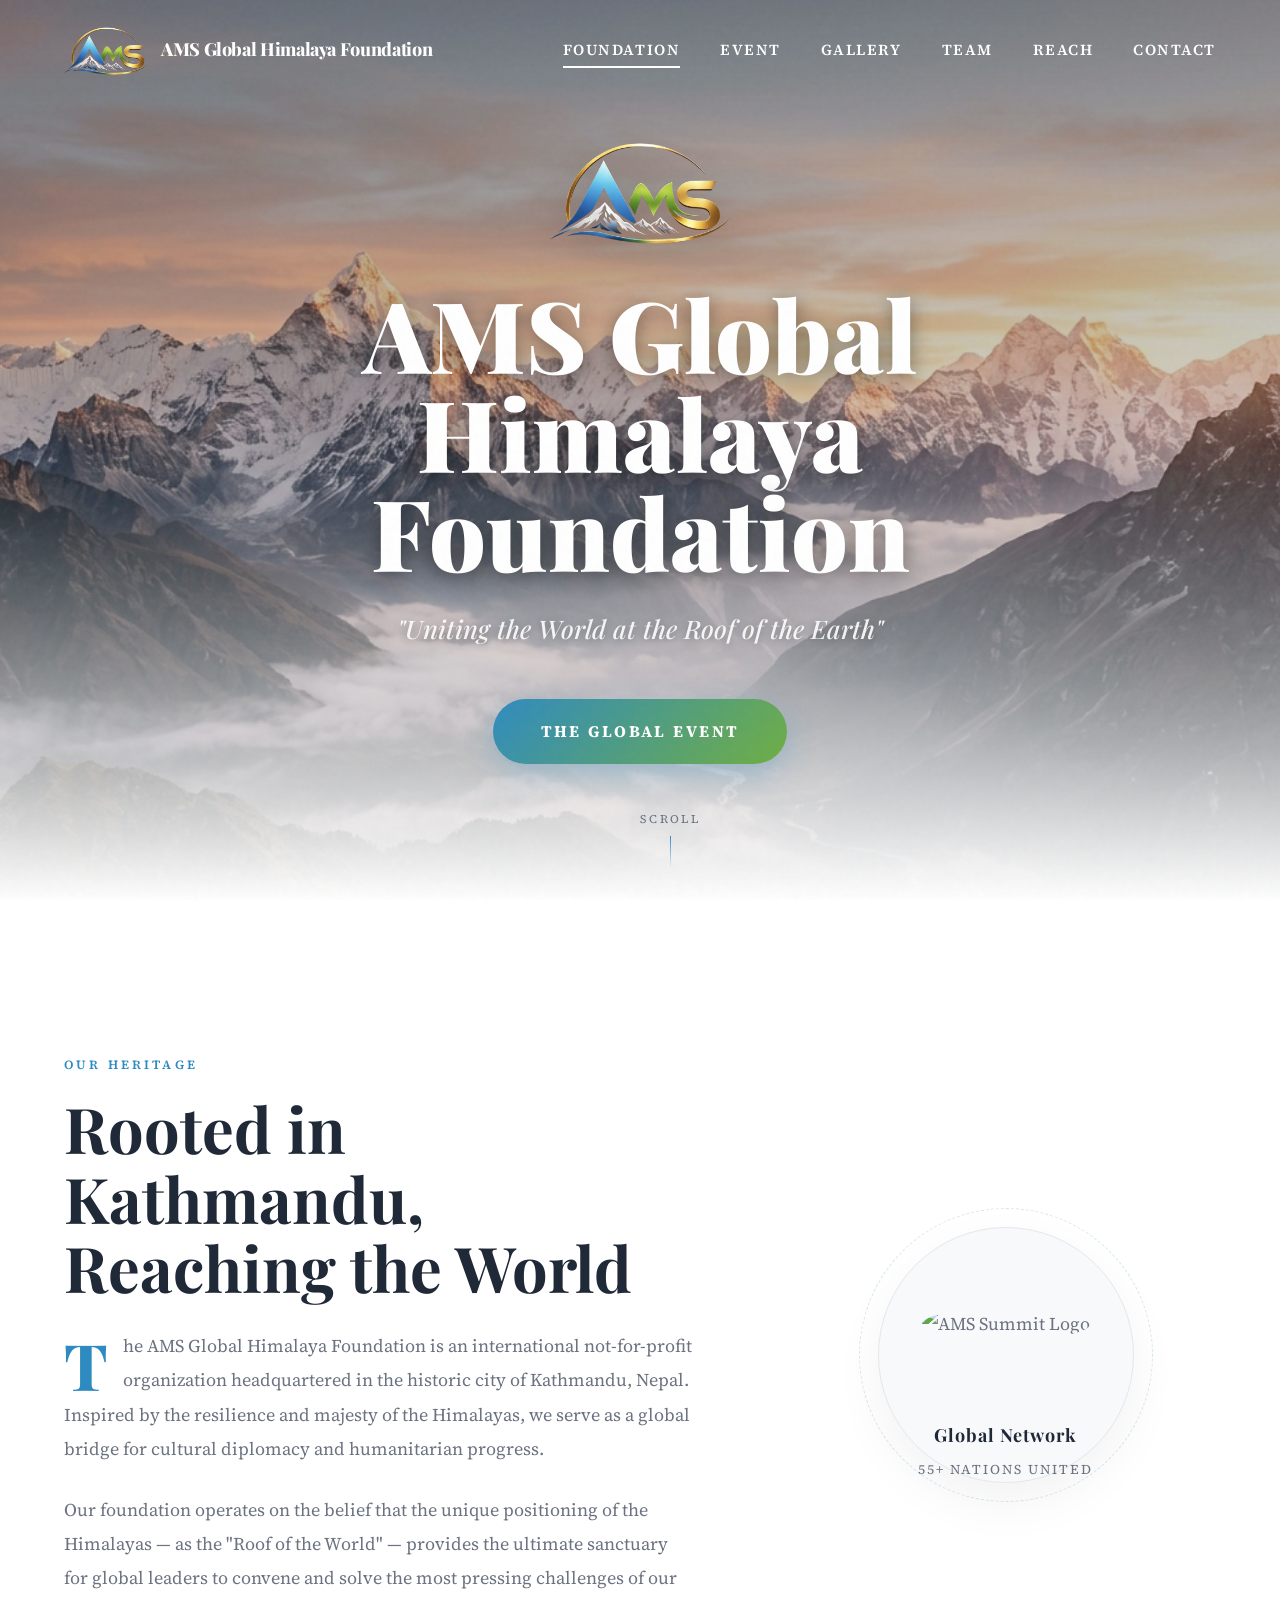
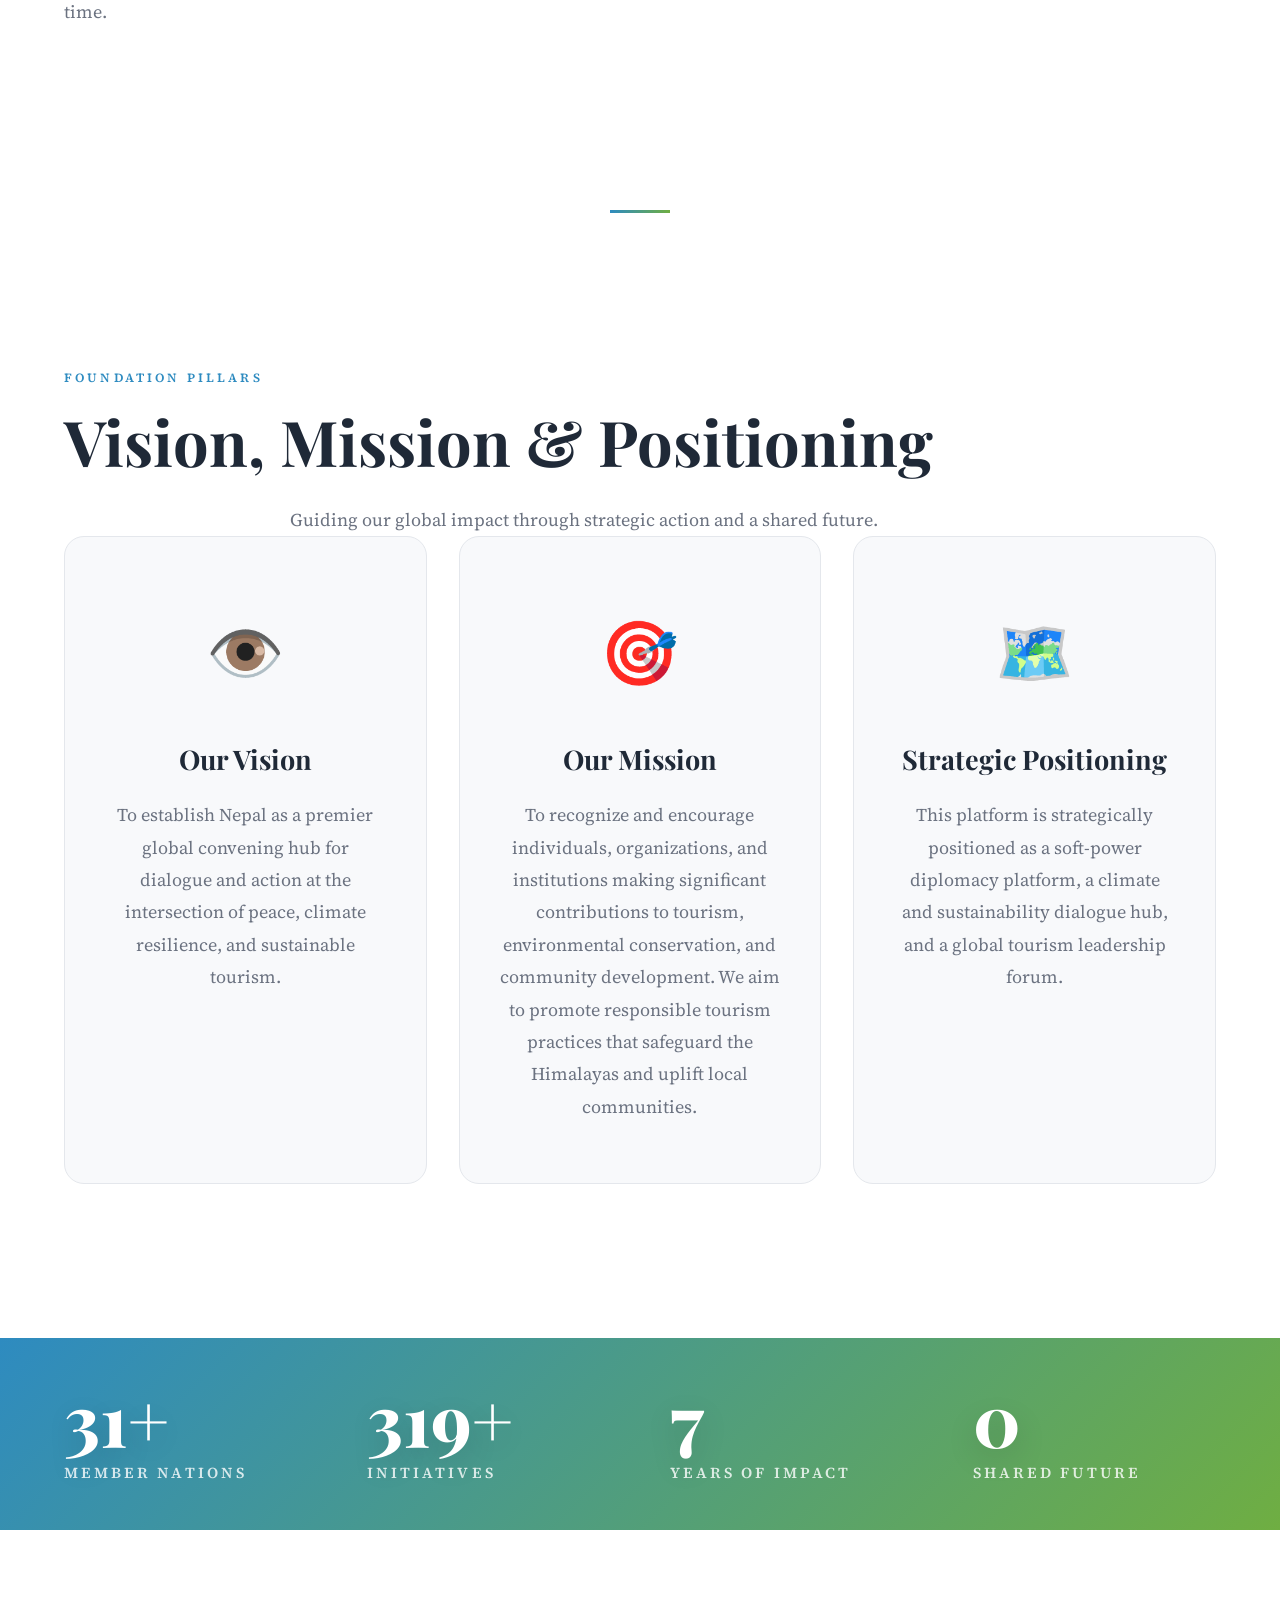
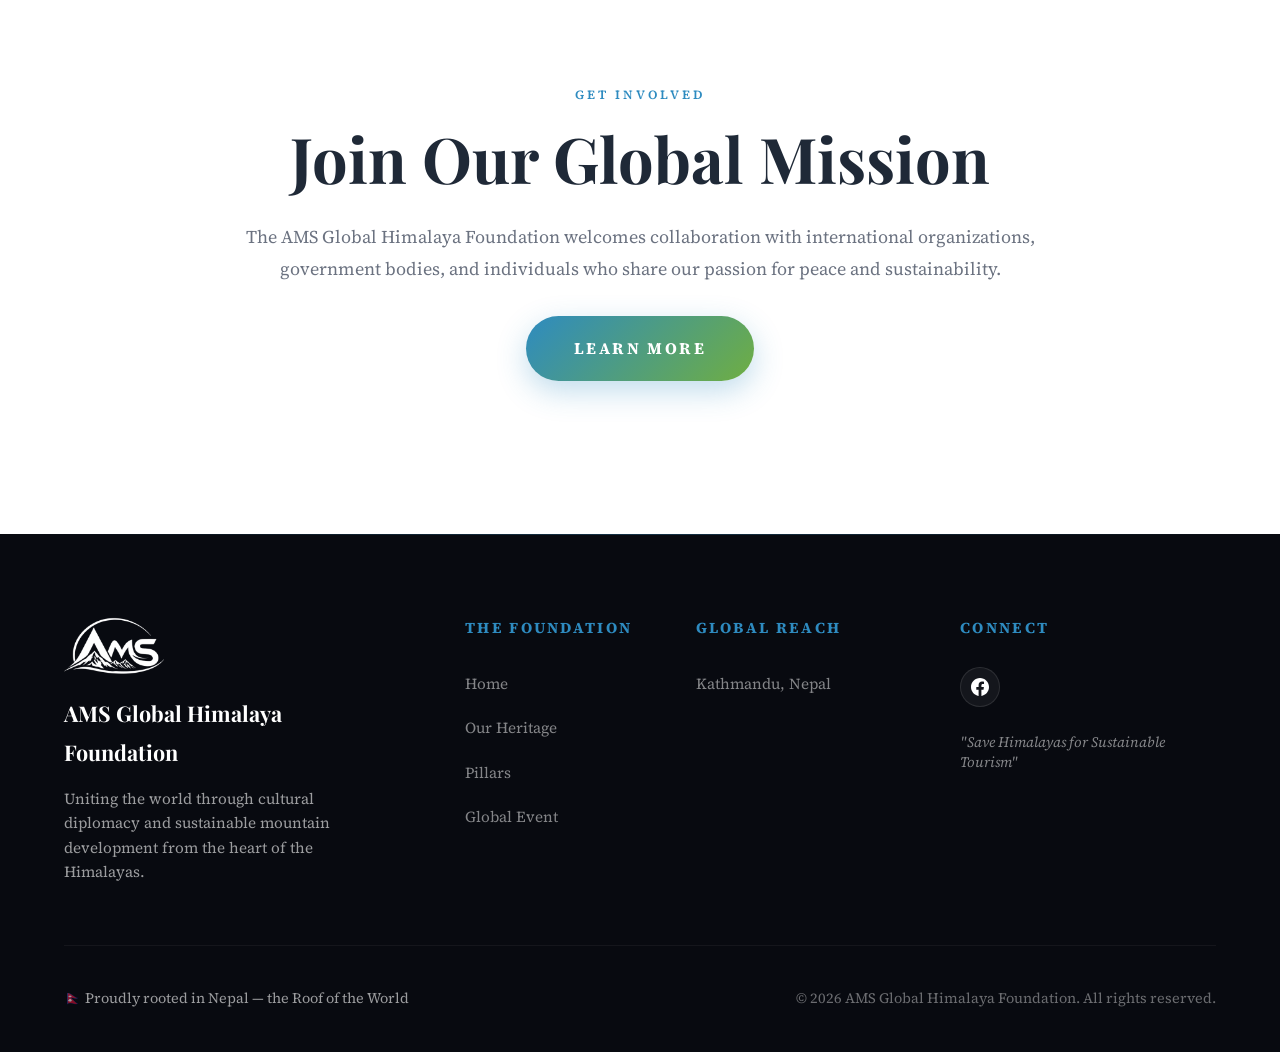
==== index.html @ 5b460070 "Initial commit" ====
<!DOCTYPE html>
<html lang="en">

<head>
  <meta charset="UTF-8">
  <meta name="viewport" content="width=device-width, initial-scale=1.0">
  <title>AMS Global Himalaya Foundation — Official Website</title>
  <meta name="description"
    content="AMS Global Himalaya Foundation — a prestigious international not-for-profit headquartered in Nepal, dedicated to global peace dialogue and cross-cultural collaboration.">
  <link rel="stylesheet" href="styles.css">
</head>

<body>

  <div class="grain"></div>
  <nav class="nav" id="nav">
    <div class="container">
      <div class="nav-logo"><img src="images/logo.png" alt="AMS Global Himalaya Foundation"><span
          class="nav-logo-text">AMS Global Himalaya Foundation</span></div>
      <ul class="nav-links" id="nav-links">
        <li><a href="index.html" class="active">Foundation</a></li>
        <li><a href="event.html">Event</a></li>
        <li><a href="gallery.html">Gallery</a></li>
        <li><a href="team.html">Team</a></li>
        <li><a href="#stats">Reach</a></li>
        <li><a href="#contact">Contact</a></li>
      </ul>
      <button class="nav-toggle" id="nav-toggle" aria-label="Menu"><span></span><span></span><span></span></button>
    </div>
  </nav>

  <section class="hero" id="hero">
    <div class="hero-content">
      <img src="images/logo.png" alt="AMS Global Himalaya Foundation" class="hero-logo">
      <h1>AMS Global Himalaya Foundation</h1>
      <p class="tagline">"Uniting the World at the Roof of the Earth"</p>
      <div class="hero-btns">
        <a href="event.html" class="hero-cta secondary">The Global Event</a>
      </div>
    </div>
    <div class="hero-scroll"><span>Scroll</span>
      <div class="scroll-line"></div>
    </div>
  </section>

  <section class="about" id="heritage">
    <div class="container">
      <div class="about-grid">
        <div class="about-text reveal">
          <div class="section-label">Our Heritage</div>
          <h2 class="section-title">Rooted in Kathmandu, Reaching the World</h2>
          <p>The AMS Global Himalaya Foundation is an international not-for-profit organization headquartered in the
            historic city of Kathmandu, Nepal. Inspired by the resilience and majesty of the Himalayas, we serve as a
            global bridge for cultural diplomacy and humanitarian progress.</p>
          <p>Our foundation operates on the belief that the unique positioning of the Himalayas — as the "Roof of the
            World" — provides the ultimate sanctuary for global leaders to convene and solve the most pressing
            challenges of our time.</p>
        </div>
        <div class="about-visual reveal reveal-delay-2">
          <div class="about-emblem">
            <div class="emblem-inner">
              <div class="mountain-icon"><img src="images/logo-ams-summit-1.png" alt="AMS Summit Logo"></div>
              <div class="emblem-text">Global Network</div>
              <div class="emblem-sub">55+ Nations United</div>
            </div>
          </div>
        </div>
      </div>
    </div>
  </section>

  <div class="container">
    <div class="divider"></div>
  </div>

  <section class="mission" id="initiatives">
    <div class="container">
      <div class="mission-header reveal">
        <div class="section-label">Foundation Pillars</div>
        <h2 class="section-title">Vision, Mission & Positioning</h2>
        <p class="section-subtitle" style="margin:0 auto">Guiding our global impact through strategic action and a
          shared future.</p>
      </div>
      <div class="mission-grid">
        <div class="mission-card reveal">
          <span class="mission-icon">👁️</span>
          <h3>Our Vision</h3>
          <p>To establish Nepal as a premier global convening hub for dialogue and action at the intersection of peace,
            climate resilience, and sustainable tourism.</p>
        </div>
        <div class="mission-card reveal reveal-delay-1">
          <span class="mission-icon">🎯</span>
          <h3>Our Mission</h3>
          <p>To recognize and encourage individuals, organizations, and institutions making significant contributions to
            tourism, environmental conservation, and community development. We aim to promote responsible tourism
            practices that safeguard the Himalayas and uplift local communities.</p>
        </div>
        <div class="mission-card reveal reveal-delay-2">
          <span class="mission-icon">🗺️</span>
          <h3>Strategic Positioning</h3>
          <p>This platform is strategically positioned as a soft-power diplomacy platform, a climate and sustainability
            dialogue hub, and a global tourism leadership forum.</p>
        </div>
      </div>
    </div>
  </section>

  <section class="stats" id="stats">
    <div class="container">
      <div class="stats-grid">
        <div class="stat-item reveal">
          <div class="stat-number" data-count="50" data-suffix="+">0</div>
          <div class="stat-label">Member Nations</div>
        </div>
        <div class="stat-item reveal reveal-delay-1">
          <div class="stat-number" data-count="500" data-suffix="+">0</div>
          <div class="stat-label">Initiatives</div>
        </div>
        <div class="stat-item reveal reveal-delay-2">
          <div class="stat-number" data-count="12" data-suffix="">0</div>
          <div class="stat-label">Years of Impact</div>
        </div>
        <div class="stat-item reveal reveal-delay-3">
          <div class="stat-number" data-count="1" data-suffix="">0</div>
          <div class="stat-label">Shared Future</div>
        </div>
      </div>
    </div>
  </section>

  <section class="about" id="contact">
    <div class="container" style="text-align: center; max-width: 800px; margin: 0 auto;">
      <div class="reveal">
        <div class="section-label">Get Involved</div>
        <h2 class="section-title">Join Our Global Mission</h2>
        <p>The AMS Global Himalaya Foundation welcomes collaboration with international organizations, government
          bodies, and individuals who share our passion for peace and sustainability.</p>
        <a href="#initiatives" class="hero-cta" style="margin-top: 30px;">Learn More</a>
      </div>
    </div>
  </section>

  <footer class="footer">
    <div class="container">
      <div class="footer-grid">
        <div class="footer-brand">
          <img src="images/logo.png" alt="AMS" class="footer-logo-img">
          <div class="footer-name">AMS Global Himalaya Foundation</div>
          <p class="footer-about">Uniting the world through cultural diplomacy and sustainable mountain development from
            the heart of the Himalayas.</p>
        </div>
        <div class="footer-links">
          <h4>The Foundation</h4>
          <ul>
            <li><a href="#hero">Home</a></li>
            <li><a href="#heritage">Our Heritage</a></li>
            <li><a href="#initiatives">Pillars</a></li>
            <li><a href="event.html">Global Event</a></li>
          </ul>
        </div>
        <div class="footer-links">
          <h4>Global Reach</h4>
          <ul>
            <li><a href="#">Kathmandu, Nepal</a></li>
          </ul>
        </div>
        <div class="footer-contact">
          <h4>Connect</h4>
          <div class="footer-social">
            <a href="https://www.facebook.com/profile.php?id=100089523623571" aria-label="Facebook"><svg width="18"
                height="18" viewBox="0 0 24 24" fill="currentColor">
                <path
                  d="M24 12.073c0-6.627-5.373-12-12-12s-12 5.373-12 12c0 5.99 4.388 10.954 10.125 11.854v-8.385H7.078v-3.47h3.047V9.43c0-3.007 1.792-4.669 4.533-4.669 1.312 0 2.686.235 2.686.235v2.953H15.83c-1.491 0-1.956.925-1.956 1.874v2.25h3.328l-.532 3.47h-2.796v8.385C19.612 23.027 24 18.062 24 12.073z" />
              </svg></a>

          </div>
          <p class="footer-tagline">"Save Himalayas for Sustainable Tourism"</p>
        </div>
      </div>
      <div class="footer-bottom-bar">
        <div class="footer-nepal">🇳🇵 Proudly rooted in Nepal — the Roof of the World</div>
        <div class="footer-copyright">&copy; 2026 AMS Global Himalaya Foundation. All rights reserved.</div>
      </div>
    </div>
  </footer>

  <script src="script.js"></script>
</body>

</html>
---- styles.css ----
/* ============================================
   AMS Global Himalaya Foundation — Minimal White
   Theme: Blue mountain, green, gold from logo
   ============================================ */

@import url('https://fonts.googleapis.com/css2?family=Playfair+Display:ital,wght@0,400;0,500;0,600;0,700;0,800;1,400&family=Source+Serif+4:ital,opsz,wght@0,8..60,300;0,8..60,400;0,8..60,500;0,8..60,600;1,8..60,400&display=swap');

:root {
  --white:        #ffffff;
  --off-white:    #f8f9fb;
  --snow:         #f0f2f5;
  --fog:          #e4e7ec;
  --slate:        #6b7280;
  --charcoal:     #1f2937;
  --black:        #111827;

  --blue:         #2e8bc0;
  --blue-light:   #e8f4fc;
  --blue-pale:    #f0f8ff;
  --green:        #6fae42;
  --green-light:  #f0f8ec;
  --gold:         #c9a44a;
  --gold-light:   #faf6eb;

  --font-display: 'Playfair Display', Georgia, serif;
  --font-body:    'Source Serif 4', 'Palatino', serif;

  --section-pad: clamp(80px, 12vw, 160px);
  --content-max: 1280px;
  --ease: cubic-bezier(0.22, 1, 0.36, 1);
  --glass: rgba(255, 255, 255, 0.7);
  --glass-border: rgba(255, 255, 255, 0.3);
}

*, *::before, *::after { box-sizing: border-box; margin: 0; padding: 0; }

html {
  scroll-behavior: smooth;
  font-size: clamp(14px, 1vw + 10px, 18px);
  -webkit-font-smoothing: antialiased;
}

body {
  font-family: var(--font-body);
  font-weight: 400;
  line-height: 1.8;
  color: var(--slate);
  background: var(--white);
  overflow-x: hidden;
}

/* Grain Overlay */
.grain {
  position: fixed;
  top: 0;
  left: 0;
  width: 100%;
  height: 100%;
  pointer-events: none;
  z-index: 9999;
  opacity: 0.04;
  background-image: url("data:image/svg+xml,%3Csvg viewBox='0 0 200 200' xmlns='http://www.w3.org/2000/svg'%3E%3Cfilter id='noiseFilter'%3E%3CfeTurbulence type='fractalNoise' baseFrequency='0.65' numOctaves='3' stitchTiles='stitch'/%3E%3C/filter%3E%3Crect width='100%25' height='100%25' filter='url(%23noiseFilter)'/%3E%3C/svg%3E");
}

img { max-width: 100%; display: block; }
a { color: var(--blue); text-decoration: none; transition: color 0.3s; }
a:hover { color: var(--green); }

.container {
  width: 90%;
  max-width: var(--content-max);
  margin: 0 auto;
}

/* ---------- Reveal ---------- */
.reveal {
  opacity: 0;
  transform: translateY(40px);
  transition: opacity 0.8s var(--ease), transform 0.8s var(--ease);
}
.reveal.visible { opacity: 1; transform: translateY(0); }
.reveal-delay-1 { transition-delay: 0.15s; }
.reveal-delay-2 { transition-delay: 0.3s; }
.reveal-delay-3 { transition-delay: 0.45s; }

/* ---------- Section styling ---------- */
.section-label {
  font-family: var(--font-body);
  font-size: clamp(0.7rem, 0.8vw, 0.9rem);
  font-weight: 600;
  letter-spacing: 0.25em;
  text-transform: uppercase;
  color: var(--blue);
  margin-bottom: 1rem;
}
.section-title {
  font-family: var(--font-display);
  font-size: clamp(2rem, 5vw, 3.5rem);
  font-weight: 700;
  color: var(--charcoal);
  line-height: 1.1;
  margin-bottom: 1.5rem;
}
.section-subtitle {
  font-size: clamp(1rem, 1.2vw, 1.2rem);
  color: var(--slate);
  max-width: 700px;
  line-height: 1.8;
}
.divider {
  width: 60px;
  height: 3px;
  background: linear-gradient(90deg, var(--blue), var(--green));
  margin: 0 auto;
}

/* ============================================
   NAVIGATION
   ============================================ */
.nav {
  position: fixed;
  top: 0;
  left: 0;
  width: 100%;
  z-index: 1000;
  padding: 24px 0;
  background: rgba(255, 255, 255, 0);
  transition: all 0.5s var(--ease);
}
.nav.scrolled {
  background: var(--glass);
  backdrop-filter: blur(15px);
  -webkit-backdrop-filter: blur(15px);
  box-shadow: 0 4px 30px rgba(0, 0, 0, 0.05);
  border-bottom: 1px solid var(--glass-border);
  padding: 12px 0;
}
.nav.scrolled .nav-logo-text,
.nav.scrolled .nav-links a {
  color: var(--charcoal);
}
.nav.scrolled .nav-toggle span {
  background: var(--charcoal);
}
.nav.scrolled .nav-links a.active {
  color: var(--blue);
}
.nav.scrolled .nav-links a::after {
  background: var(--blue);
}
.nav .container {
  display: flex;
  justify-content: space-between;
  align-items: center;
}
.nav-logo {
  display: flex;
  align-items: center;
  gap: 12px;
}
.nav-logo img {
  height: clamp(40px, 4vw, 52px);
  width: auto;
}
.nav-logo-text {
  font-family: var(--font-display);
  font-size: clamp(1rem, 1.2vw, 1.3rem);
  font-weight: 800;
  color: #ffffff; /* White by default */
  letter-spacing: -0.02em;
  transition: color 0.3s var(--ease);
}
.nav-links {
  display: flex;
  list-style: none;
  gap: 40px;
}
.nav-links a {
  font-family: var(--font-body);
  font-size: 0.85rem;
  font-weight: 600;
  color: #ffffff; /* White by default */
  letter-spacing: 0.1em;
  text-transform: uppercase;
  position: relative;
  padding: 8px 0;
  transition: all 0.3s var(--ease);
}
.nav-links a::after {
  content: '';
  position: absolute;
  bottom: 0;
  left: 0;
  width: 0;
  height: 2px;
  background: #ffffff; /* White underline by default */
  transition: width 0.4s var(--ease);
}
.nav-links a:hover::after,
.nav-links a.active::after {
  width: 100%;
}
.nav-links a.active {
  color: #ffffff;
}
.nav-links a:hover {
  color: rgba(255, 255, 255, 0.8);
}

.nav-toggle {
  display: none;
  flex-direction: column;
  gap: 6px;
  cursor: pointer;
  background: none;
  border: none;
  padding: 8px;
}
.nav-toggle span {
  width: 28px;
  height: 2px;
  background: #ffffff; /* White by default */
  transition: 0.3s;
}

/* ============================================
   HERO — Liquid & Immersive
   ============================================ */
.hero {
  min-height: 100vh;
  display: flex;
  align-items: center;
  justify-content: center;
  text-align: center;
  position: relative;
  background: #0a0a0a;
  overflow: hidden;
}
/* Immersive Background */
.hero::before {
  content: '';
  position: absolute;
  inset: 0;
  background: url('images/hero-bg.png') no-repeat center center;
  background-size: cover;
  opacity: 0.85;
  z-index: 0;
  transform: scale(1.1);
  animation: heroZoom 20s infinite alternate ease-in-out;
}
.hero::after {
  content: '';
  position: absolute;
  inset: 0;
  background: linear-gradient(to bottom, rgba(0,0,0,0.3) 0%, rgba(255,255,255,0) 50%, var(--white) 100%);
  z-index: 1;
}

.hero-content {
  position: relative;
  z-index: 10;
  max-width: 900px;
  padding: 0 5%;
}
.hero-logo {
  width: clamp(120px, 15vw, 180px);
  margin: 0 auto 40px;
  filter: drop-shadow(0 10px 20px rgba(0,0,0,0.2));
  opacity: 0;
  animation: fadeUp 1s 0.2s var(--ease) forwards;
}
.hero-content h1 {
  font-family: var(--font-display);
  font-size: clamp(2.5rem, 8vw, 5.5rem);
  font-weight: 900;
  color: var(--white);
  text-shadow: 0 4px 20px rgba(0,0,0,0.4);
  line-height: 1;
  margin-bottom: 24px;
  opacity: 0;
  animation: fadeUp 1s 0.4s var(--ease) forwards;
}
.hero-content .tagline {
  font-family: var(--font-display);
  font-size: clamp(1.1rem, 2vw, 1.8rem);
  font-weight: 500;
  font-style: italic;
  color: rgba(255,255,255,0.9);
  text-shadow: 0 2px 10px rgba(0,0,0,0.3);
  margin-bottom: 48px;
  opacity: 0;
  animation: fadeUp 1s 0.6s var(--ease) forwards;
}
.hero-cta {
  display: inline-flex;
  align-items: center;
  gap: 12px;
  padding: 18px 48px;
  font-family: var(--font-body);
  font-size: 0.9rem;
  font-weight: 700;
  letter-spacing: 0.15em;
  text-transform: uppercase;
  color: var(--white);
  background: linear-gradient(135deg, var(--blue), var(--green));
  border: none;
  border-radius: 60px;
  cursor: pointer;
  box-shadow: 0 10px 30px rgba(46,139,192,0.3);
  transition: all 0.4s var(--ease);
  opacity: 0;
  animation: fadeUp 1s 0.8s var(--ease) forwards;
}
.hero-cta:hover {
  transform: translateY(-5px) scale(1.02);
  box-shadow: 0 15px 40px rgba(46,139,192,0.4);
  color: var(--white);
}
.hero-cta svg { width: 14px; height: 14px; }

.hero-scroll {
  position: absolute;
  bottom: 32px;
  left: 50%;
  transform: translateX(-50%);
  z-index: 2;
  display: flex;
  flex-direction: column;
  align-items: center;
  gap: 6px;
  opacity: 0;
  animation: fadeUp 0.8s 1.1s var(--ease) forwards;
}
.hero-scroll span {
  font-size: 0.65rem;
  letter-spacing: 0.2em;
  text-transform: uppercase;
  color: var(--slate);
}
.hero-scroll .scroll-line {
  width: 1px;
  height: 32px;
  background: linear-gradient(to bottom, var(--blue), transparent);
  animation: scrollPulse 2s ease-in-out infinite;
}

/* ============================================
   ABOUT
   ============================================ */
.about {
  padding: var(--section-pad) 0;
  background: var(--white);
  position: relative;
}
.about-grid {
  display: grid;
  grid-template-columns: 1.2fr 0.8fr;
  gap: clamp(40px, 8vw, 100px);
  align-items: center;
}
.about-text p {
  font-size: clamp(1rem, 1.1vw, 1.15rem);
  line-height: 1.9;
  color: var(--slate);
  margin-bottom: 1.5rem;
}
.about-text p:first-of-type::first-letter {
  font-family: var(--font-display);
  font-size: clamp(3rem, 5vw, 4.5rem);
  font-weight: 800;
  float: left;
  line-height: 0.8;
  margin-right: 15px;
  margin-top: 10px;
  color: var(--blue);
}
.about-visual {
  display: flex;
  justify-content: center;
  align-items: center;
}
.about-emblem {
  width: clamp(240px, 20vw, 320px);
  height: clamp(240px, 20vw, 320px);
  border-radius: 50%;
  border: 1px solid var(--fog);
  display: flex;
  align-items: center;
  justify-content: center;
  position: relative;
  background: var(--off-white);
  box-shadow: 0 20px 50px rgba(0,0,0,0.05);
}
.about-emblem::before {
  content: '';
  position: absolute;
  inset: -20px;
  border-radius: 50%;
  border: 1px dashed var(--blue);
  opacity: 0.2;
  animation: rotateRing 40s linear infinite;
}
.emblem-inner { 
  display: flex;
  flex-direction: column;
  align-items: center;
  justify-content: center;
  height: 100%;
  text-align: center; 
}
.emblem-inner .mountain-icon { 
  width: 100%;
  height: 100%;
  display: flex;
  align-items: center;
  justify-content: center;
  padding: 5px; /* Requested padding */
  margin-bottom: 0; 
}
.emblem-inner .mountain-icon img {
  max-width: 100%;
  max-height: 100%;
  object-fit: contain;
  border-radius: 50%; /* Ensures the image background fits the circle if any */
}
.emblem-inner .emblem-text {
  font-family: var(--font-display);
  font-size: 1rem;
  font-weight: 700;
  color: var(--charcoal);
  letter-spacing: 0.05em;
}
.emblem-inner .emblem-sub {
  font-size: 0.75rem;
  color: var(--slate);
  letter-spacing: 0.15em;
  text-transform: uppercase;
  margin-top: 6px;
}

/* ============================================
   DELEGATES
   ============================================ */
.delegates {
  padding: var(--section-pad) 0;
  background: var(--off-white);
}
.delegates-header {
  text-align: center;
  margin-bottom: clamp(60px, 8vw, 100px);
}
.delegate-category { margin-bottom: 64px; }
.category-title {
  font-family: var(--font-display);
  font-size: clamp(1.2rem, 1.5vw, 1.5rem);
  font-weight: 700;
  color: var(--charcoal);
  margin-bottom: 32px;
  padding-bottom: 12px;
  border-bottom: 2px solid var(--fog);
  display: flex;
  align-items: center;
  gap: 12px;
}

.delegate-grid {
  display: grid;
  grid-template-columns: repeat(3, 1fr);
  gap: 20px;
}
.delegate-card {
  background: var(--white);
  border: none;
  border-radius: 12px;
  padding: 0;
  display: flex;
  overflow: visible;
  box-shadow: 0 8px 25px rgba(0,0,0,0.05);
  transition: all 0.4s var(--ease);
  min-height: 180px;
  position: relative;
}
.delegate-card:hover {
  transform: translateY(-5px);
  box-shadow: 0 15px 35px rgba(0,0,0,0.1);
}

.delegate-photo-side {
  width: 50%;
  background: var(--blue-pale);
  position: relative;
  overflow: hidden;
  display: flex;
  align-items: center;
  justify-content: center;
  border-top-left-radius: 12px;
  border-bottom-left-radius: 12px;
}
.delegate-photo-side img {
  width: 100%;
  height: 100%;
  object-fit: cover;
  position: absolute;
  top: 0;
  left: 0;
}
.delegate-photo-side::before {
  content: '';
  position: absolute;
  inset: 0;
  background: linear-gradient(135deg, var(--blue-light), var(--blue));
  opacity: 0.1;
}
.photo-placeholder {
  font-family: var(--font-display);
  font-size: 1.8rem;
  font-weight: 800;
  color: var(--blue);
  opacity: 0.4;
}
.flag-badge-new {
  position: absolute;
  top: -14px;
  right: -14px;
  background: var(--white);
  width: 28px;
  height: 28px;
  border-radius: 50%;
  display: flex;
  align-items: center;
  justify-content: center;
  font-size: 1.1rem;
  box-shadow: 0 4px 10px rgba(0,0,0,0.1);
  z-index: 10;
  border: none;
}

.delegate-info-side {
  width: 50%;
  padding: 20px;
  display: flex;
  flex-direction: column;
  justify-content: center;
  border-top-right-radius: 12px;
  border-bottom-right-radius: 12px;
}
.delegate-name {
  font-family: var(--font-display);
  font-size: 1.1rem;
  font-weight: 800;
  color: var(--charcoal);
  margin-bottom: 2px;
  line-height: 1.2;
}
.delegate-role {
  font-size: 0.8rem;
  font-weight: 600;
  color: var(--blue);
  margin-bottom: 12px;
}
.delegate-meta {
  display: flex;
  flex-direction: column;
  gap: 4px;
  margin-bottom: 12px;
}
.meta-item {
  display: flex;
  align-items: center;
  gap: 6px;
  font-size: 0.75rem;
  color: var(--slate);
}
.meta-item .icon { font-size: 0.85rem; color: var(--blue); opacity: 0.7; }

.delegate-divider-line {
  height: 1px;
  background: var(--fog);
  margin-bottom: 12px;
}
.delegate-bio-snippet {
  font-size: 0.75rem;
  line-height: 1.4;
  color: var(--slate);
  font-style: italic;
  display: -webkit-box;
  -webkit-line-clamp: 2;
  -webkit-box-orient: vertical;
  overflow: hidden;
}

/* ============================================
   STATS
   ============================================ */
.stats {
  padding: 44px 0;
  background: linear-gradient(135deg, var(--blue), var(--green));
  color: var(--white);
  text-align: center;
}
.stats-section-label {
  font-family: var(--font-body);
  font-size: 1rem;
  color: rgba(255, 255, 255, 0.9);
  margin-bottom: 20px;
  text-align: left;
}
.stats-grid {
  display: grid;
  grid-template-columns: repeat(4, 1fr);
  gap: 60px;
  text-align: left;
}
.stat-number {
  font-family: var(--font-display);
  font-size: 4rem;
  font-weight: 800;
  line-height: 1;
  color: #ffffff;
  margin-bottom: 5px;
  text-shadow: 0 10px 30px rgba(0, 0, 0, 0.15);
}
.stat-label {
  font-family: var(--font-body);
  font-size: 0.85rem;
  color: #ffffff;
  text-transform: uppercase;
  letter-spacing: 0.2em;
  font-weight: 600;
  opacity: 0.8;
}

/* ============================================
   MISSION
   ============================================ */
.mission {
  padding: var(--section-pad) 0;
  background: var(--white);
}
.mission-grid {
  display: grid;
  grid-template-columns: repeat(3, 1fr);
  gap: 32px;
}
.mission-card {
  text-align: center;
  padding: 60px 40px;
  border: 1px solid var(--fog);
  border-radius: 20px;
  background: var(--off-white);
  transition: all 0.5s var(--ease);
}
.mission-card:hover {
  transform: translateY(-12px);
  background: var(--white);
  box-shadow: 0 30px 60px rgba(0,0,0,0.1);
  border-color: var(--blue);
}
.mission-icon { font-size: 3.5rem; margin-bottom: 24px; display: block; }
.mission-card h3 {
  font-family: var(--font-display);
  font-size: 1.5rem;
  font-weight: 700;
  color: var(--charcoal);
  margin-bottom: 16px;
}

/* ============================================
   KEYFRAMES
   ============================================ */
@keyframes fadeUp {
  from { opacity: 0; transform: translateY(30px); }
  to   { opacity: 1; transform: translateY(0); }
}
@keyframes heroZoom {
  from { transform: scale(1); }
  to   { transform: scale(1.15); }
}
@keyframes rotateRing {
  from { transform: rotate(0deg); }
  to   { transform: rotate(360deg); }
}

/* ============================================
   RESPONSIVE
   ============================================ */
@media (max-width: 1200px) {
  .delegate-grid { grid-template-columns: repeat(2, 1fr); }
}
@media (max-width: 1024px) {
  .nav-links { 
    display: flex;
    flex-direction: column;
    position: fixed;
    top: 0;
    right: -100%;
    width: 80%;
    height: 100vh;
    background: var(--glass);
    backdrop-filter: blur(25px);
    -webkit-backdrop-filter: blur(25px);
    padding: 100px 40px;
    gap: 30px;
    transition: right 0.5s cubic-bezier(0.77,0,0.175,1);
    z-index: 999;
    box-shadow: -10px 0 30px rgba(0,0,0,0.1);
  }
  .nav-links.active {
    right: 0;
  }
  .nav-links a {
    color: var(--charcoal) !important;
    font-size: 1.2rem;
  }
  .nav-toggle { display: flex; z-index: 1001; }
  .nav-toggle span { background: #fff; } /* Default white on hero */
  .nav.scrolled .nav-toggle span { background: var(--charcoal); }

  .about-grid { grid-template-columns: 1fr; gap: 60px; }
  .about-visual { order: -1; }
  .stats-grid { grid-template-columns: repeat(2, 1fr); }
  .mission-grid { grid-template-columns: 1fr; }
}

@media (max-width: 768px) {
  .delegate-grid { 
    display: flex;
    flex-wrap: nowrap;
    overflow-x: auto;
    scroll-snap-type: x mandatory;
    gap: 20px;
    padding: 10px 5% 30px;
    margin: 0 -5%; /* Bleed to edges */
    -webkit-overflow-scrolling: touch;
    scrollbar-width: none; /* Hide scrollbar for clean look */
  }
  .delegate-grid::-webkit-scrollbar { display: none; }
  
  .delegate-card {
    flex: 0 0 300px;
    scroll-snap-align: center;
    background: var(--white);
    border: 1px solid rgba(0,0,0,0.05);
  }
}

@media (max-width: 600px) {
  .nav { padding: 16px 0; }
  .hero { min-height: 60vh; } /* Reduced to roughly half view */
  .hero-content h1 { font-size: 2.8rem; }
  .stats-grid { grid-template-columns: 1fr; }
}

/* Countdown Timer Styles */
.countdown-section {
  padding: 44px 0; /* Reduced from 80px (approx 45% reduction) */
  margin-top: -60px;
  position: relative;
  z-index: 10;
  background: linear-gradient(135deg, rgb(46, 139, 192), rgb(111, 174, 66));
  background-image: linear-gradient(135deg, rgb(46, 139, 192), rgb(111, 174, 66));
  background-position: initial;
  background-size: cover;
  background-repeat: initial;
  background-attachment: initial;
  background-origin: initial;
  background-clip: initial;
  width: 100%;
}

.countdown-container {
  padding: 10px 40px; /* Reduced from 20px */
  text-align: center;
}

.countdown-label {
  font-family: var(--font-main);
  text-transform: uppercase;
  letter-spacing: 0.3em;
  font-size: 0.8rem; /* Slightly smaller for compactness */
  color: rgba(255, 255, 255, 0.9);
  margin-bottom: 20px; /* Reduced from 40px */
  font-weight: 700;
}

.countdown-grid {
  display: flex;
  justify-content: center;
  gap: 60px;
  flex-wrap: wrap;
}

.countdown-item {
  display: flex;
  flex-direction: column;
  align-items: center;
  min-width: 120px;
}

.countdown-item .num {
  font-family: var(--font-display);
  font-size: 4rem; /* Slightly reduced from 5rem for vertical space */
  font-weight: 800;
  line-height: 1;
  color: #ffffff;
  margin-bottom: 5px;
  text-shadow: 0 10px 30px rgba(0, 0, 0, 0.15);
}

.countdown-item .label {
  font-family: var(--font-main);
  font-size: 0.85rem;
  color: #fff;
  text-transform: uppercase;
  letter-spacing: 0.2em;
  font-weight: 600;
  opacity: 0.8;
}

@media (max-width: 768px) {
  .countdown-grid {
    gap: 30px;
  }
  .countdown-item .num {
    font-size: 3rem;
  }
  .countdown-item {
    min-width: 80px;
  }
}

/* Partners Section Styles */
.partners {
  padding: 100px 0;
  background: var(--white);
}

.partners-header {
  text-align: center;
  margin-bottom: 60px;
}

.partner-tier {
  margin-bottom: 80px;
  text-align: center;
}

.tier-label {
  font-family: var(--font-main);
  text-transform: uppercase;
  letter-spacing: 0.2em;
  font-size: 0.8rem;
  color: var(--blue);
  margin-bottom: 30px;
  font-weight: 700;
  opacity: 0.8;
}

.partner-grid {
  display: flex;
  justify-content: center;
  align-items: center;
  gap: 40px;
  flex-wrap: wrap;
}

.partner-card {
  background: #f8f9fa;
  border: 1px solid rgba(0,0,0,0.05);
  border-radius: 16px;
  display: flex;
  align-items: center;
  justify-content: center;
  transition: all 0.3s var(--ease);
  overflow: hidden;
}

.partner-card:hover {
  transform: translateY(-5px);
  box-shadow: 0 15px 30px rgba(0,0,0,0.05);
  border-color: var(--blue);
}

.partner-placeholder {
  color: rgba(0,0,0,0.2);
  font-family: var(--font-body);
  font-size: 0.8rem;
  font-weight: 600;
  text-transform: uppercase;
  letter-spacing: 0.05em;
  padding: 20px;
}

/* Hierarchical Sizing */
.title-partner {
  width: 380px;
  height: 180px;
  background: var(--white);
  border: 2px solid var(--blue);
  box-shadow: 0 20px 40px rgba(46,139,192,0.1);
}
.title-partner .partner-placeholder { font-size: 1.1rem; color: var(--blue); opacity: 0.6; }

.tier-2 .partner-card { width: 280px; height: 140px; }
.tier-3 .partner-card { width: 220px; height: 110px; }
.tier-4 .partner-card { width: 180px; height: 90px; }
.mini { width: 140px; height: 70px; }

.dual-tier {
  display: grid;
  grid-template-columns: 1fr 1fr;
  gap: 40px;
}

@media (max-width: 768px) {
  .title-partner { width: 100%; max-width: 320px; }
  .dual-tier { grid-template-columns: 1fr; }
  .partner-grid { gap: 20px; }
}

/* Distinct Dark Footer Styles */
.footer {
  background: #080a10;
  color: var(--white);
  padding: 80px 0 40px;
  position: relative;
  overflow: hidden;
}

.footer::before {
  content: '';
  position: absolute;
  top: 0;
  left: 0;
  width: 100%;
  height: 1px;
  background: linear-gradient(90deg, transparent, var(--blue), transparent);
  opacity: 0.3;
}

.footer-grid {
  display: grid;
  grid-template-columns: 2fr 1fr 1.2fr 1.5fr;
  gap: 60px;
  margin-bottom: 60px;
}

.footer-brand {
  max-width: 320px;
}

.footer-logo-img {
  height: 60px;
  width: auto;
  margin-bottom: 20px;
  filter: brightness(0) invert(1);
}

.footer-name {
  font-family: var(--font-display);
  font-size: 1.2rem;
  font-weight: 700;
  margin-bottom: 15px;
  color: var(--white);
}

.footer-about {
  font-size: 0.85rem;
  line-height: 1.6;
  opacity: 0.6;
  color: #fff;
}

.footer-links h4,
.footer-contact h4 {
  font-family: var(--font-main);
  text-transform: uppercase;
  letter-spacing: 0.15em;
  font-size: 0.85rem;
  margin-bottom: 25px;
  color: var(--blue);
}

.footer-links ul {
  list-style: none;
}

.footer-links ul li {
  margin-bottom: 12px;
}

.footer-links ul li a {
  color: rgba(255, 255, 255, 0.5);
  font-size: 0.85rem;
  transition: all 0.3s var(--ease);
}

.footer-links ul li a:hover {
  color: var(--white);
  padding-left: 5px;
}

.footer-social {
  display: flex;
  gap: 15px;
  margin-bottom: 25px;
}

.footer-social a {
  width: 40px;
  height: 40px;
  border-radius: 50%;
  background: rgba(255, 255, 255, 0.05);
  display: flex;
  align-items: center;
  justify-content: center;
  color: var(--white);
  transition: all 0.3s var(--ease);
  border: 1px solid rgba(255, 255, 255, 0.1);
}

.footer-social a:hover {
  background: var(--blue);
  transform: translateY(-3px);
  border-color: var(--blue);
}

.footer-tagline {
  font-size: 0.8rem;
  font-style: italic;
  opacity: 0.5;
  line-height: 1.4;
}

.footer-bottom-bar {
  padding-top: 40px;
  border-top: 1px solid rgba(255, 255, 255, 0.05);
  display: flex;
  justify-content: space-between;
  align-items: center;
  flex-wrap: wrap;
  gap: 20px;
}

.footer-nepal {
  font-size: 0.8rem;
  opacity: 0.6;
}

.footer-copyright {
  font-size: 0.8rem;
  opacity: 0.4;
}

@media (max-width: 1024px) {
  .footer-grid {
    grid-template-columns: 1fr 1fr;
    gap: 40px;
  }
}

@media (max-width: 600px) {
  .footer-grid {
    grid-template-columns: 1fr;
  }
  .footer-bottom-bar {
    flex-direction: column;
    text-align: center;
  }
}

/* Gallery Specific Styles */
.gallery-hero {
  min-height: 60vh; /* Increased for better text distribution */
  background: #080a10;
  display: flex;
  align-items: center;
  justify-content: center;
  padding-top: 80px; /* Room for nav */
}
.gallery-hero .hero-content h1 {
  font-size: clamp(2.2rem, 6vw, 4.5rem); /* Slightly more conservative for 60vh */
  line-height: 1.1;
  margin-bottom: 15px;
}
.gallery-hero::before {
  background: url('images/hero-gallery.jpg') no-repeat center center;
  background-size: cover;
  opacity: 0.6; /* Increased slightly for better depth with specific gallery image */
}

.gallery-section {
  padding: 100px 0;
  background: var(--white);
}
.gallery-section.bg-alt {
  background: var(--off-white);
}

.gallery-header {
  text-align: center;
  margin-bottom: 60px;
}

.media-grid {
  display: grid;
  grid-template-columns: repeat(auto-fill, minmax(350px, 1fr));
  gap: 30px;
}

.media-card {
  position: relative;
  border-radius: 20px;
  overflow: hidden;
  height: 300px;
  background: var(--fog);
  cursor: pointer;
  transition: all 0.5s var(--ease);
}

.gallery-img {
  width: 100%;
  height: 100%;
  object-fit: cover;
  transition: transform 0.8s var(--ease);
}

.media-card:hover .gallery-img {
  transform: scale(1.1);
}

.media-card.tall { grid-row: span 2; height: 630px; }
.media-card.wide { grid-column: span 2; }

.media-placeholder {
  width: 100%;
  height: 100%;
  display: flex;
  align-items: center;
  justify-content: center;
  background: linear-gradient(135deg, #f0f2f5, #e4e7ec);
  color: var(--slate);
  font-family: var(--font-main);
  font-weight: 600;
  font-size: 0.9rem;
  text-transform: uppercase;
  letter-spacing: 0.1em;
}

.media-info {
  position: absolute;
  bottom: 0;
  left: 0;
  width: 100%;
  padding: 30px;
  background: linear-gradient(to top, rgba(0,0,0,0.8), transparent);
  color: var(--white);
  transform: translateY(20px);
  opacity: 0;
  transition: all 0.4s var(--ease);
}

.media-card:hover .media-info {
  transform: translateY(0);
  opacity: 1;
}

.media-card:hover {
  transform: translateY(-10px);
  box-shadow: 0 30px 60px rgba(0,0,0,0.15);
}

.media-info h4 {
  font-family: var(--font-display);
  font-size: 1.2rem;
  margin-bottom: 5px;
}

.media-info span {
  font-size: 0.8rem;
  opacity: 0.7;
  letter-spacing: 0.1em;
  text-transform: uppercase;
}

/* Video Grid */
.video-grid {
  display: grid;
  grid-template-columns: repeat(2, 1fr);
  gap: 40px;
}

.video-card {
  background: var(--white);
  border-radius: 24px;
  overflow: hidden;
  box-shadow: 0 10px 30px rgba(0,0,0,0.05);
  transition: all 0.4s var(--ease);
}

.video-preview {
  position: relative;
  height: 300px;
  background: var(--black);
}

.play-btn {
  position: absolute;
  top: 50%;
  left: 50%;
  transform: translate(-50%, -50%);
  width: 70px;
  height: 70px;
  background: var(--blue);
  border-radius: 50%;
  z-index: 10;
  display: flex;
  align-items: center;
  justify-content: center;
  transition: all 0.3s var(--ease);
}

.play-btn::after {
  content: '';
  width: 0;
  height: 0;
  border-top: 10px solid transparent;
  border-bottom: 10px solid transparent;
  border-left: 18px solid white;
  margin-left: 5px;
}

.video-card:hover .play-btn {
  transform: translate(-50%, -50%) scale(1.1);
  box-shadow: 0 0 30px rgba(46,139,192,0.4);
}

.video-info {
  padding: 30px;
}

.video-info h4 {
  font-family: var(--font-display);
  font-size: 1.4rem;
  color: var(--charcoal);
  margin-bottom: 8px;
}

.video-info span {
  color: var(--blue);
  font-weight: 700;
  font-size: 0.85rem;
  text-transform: uppercase;
  letter-spacing: 0.1em;
}

/* ============================================
   ALBUM GALLERY STYLES
   ============================================ */
.album-section {
  padding: 80px 0;
  border-bottom: 1px solid rgba(0, 0, 0, 0.05);
}
.album-section:nth-child(even) {
  background-color: var(--off-white);
}
.album-header {
  margin-bottom: 40px;
}
.album-title {
  font-family: var(--font-display);
  font-size: 2.5rem;
  color: var(--blue);
  margin-bottom: 15px;
}
.album-meta {
  display: flex;
  flex-wrap: wrap;
  gap: 15px 30px;
  margin-bottom: 25px;
  font-family: var(--font-body);
  font-size: 0.95rem;
  color: var(--slate);
}
.album-meta-item {
  display: flex;
  align-items: center;
  gap: 8px;
}
.album-meta-icon {
  color: var(--green);
  font-size: 1.1rem;
}
.album-theme {
  font-weight: 700;
  color: var(--charcoal);
  margin-bottom: 20px;
  font-size: 1.1rem;
  border-left: 4px solid var(--green);
  padding-left: 15px;
}
.album-details {
  font-family: var(--font-body);
  font-size: 1rem;
  line-height: 1.8;
  color: var(--charcoal);
  margin-bottom: 40px;
}
.album-details h4 {
  font-family: var(--font-display);
  color: var(--blue);
  margin-top: 25px;
  margin-bottom: 10px;
  font-size: 1.2rem;
}
.album-details ul {
  margin-bottom: 20px;
  padding-left: 20px;
}
.album-details li {
  margin-bottom: 8px;
}
.album-photo-grid {
  display: grid;
  grid-template-columns: repeat(auto-fill, minmax(280px, 1fr));
  gap: 20px;
}
.album-photo {
  width: 100%;
  height: 250px;
  object-fit: cover;
  border-radius: 8px;
  transition: transform 0.4s var(--ease);
  box-shadow: 0 5px 15px rgba(0, 0, 0, 0.05);
}
.album-photo:hover {
  transform: scale(1.03);
  box-shadow: 0 10px 25px rgba(0, 0, 0, 0.1);
}

@media (max-width: 1024px) {
  .media-grid { grid-template-columns: repeat(2, 1fr); }
  .media-card.wide { grid-column: span 1; }
  .video-grid { grid-template-columns: 1fr; }
}

@media (max-width: 768px) {
  .media-grid { grid-template-columns: 1fr; }
  .media-card.tall { height: 300px; }
  
  .album-photo-grid {
    display: flex;
    flex-wrap: nowrap;
    overflow-x: auto;
    -webkit-overflow-scrolling: touch;
    scroll-snap-type: x mandatory;
    gap: 15px;
    padding-bottom: 15px;
  }
  
  .album-photo-grid::-webkit-scrollbar {
    height: 6px;
  }
  
  .album-photo-grid::-webkit-scrollbar-track {
    background: rgba(0, 0, 0, 0.05); 
    border-radius: 4px;
  }
  
  .album-photo-grid::-webkit-scrollbar-thumb {
    background: var(--blue, #2e8bc0); 
    border-radius: 4px;
  }
  
  .album-photo {
    flex: 0 0 85%;
    scroll-snap-align: start;
    height: 220px;
  }
}
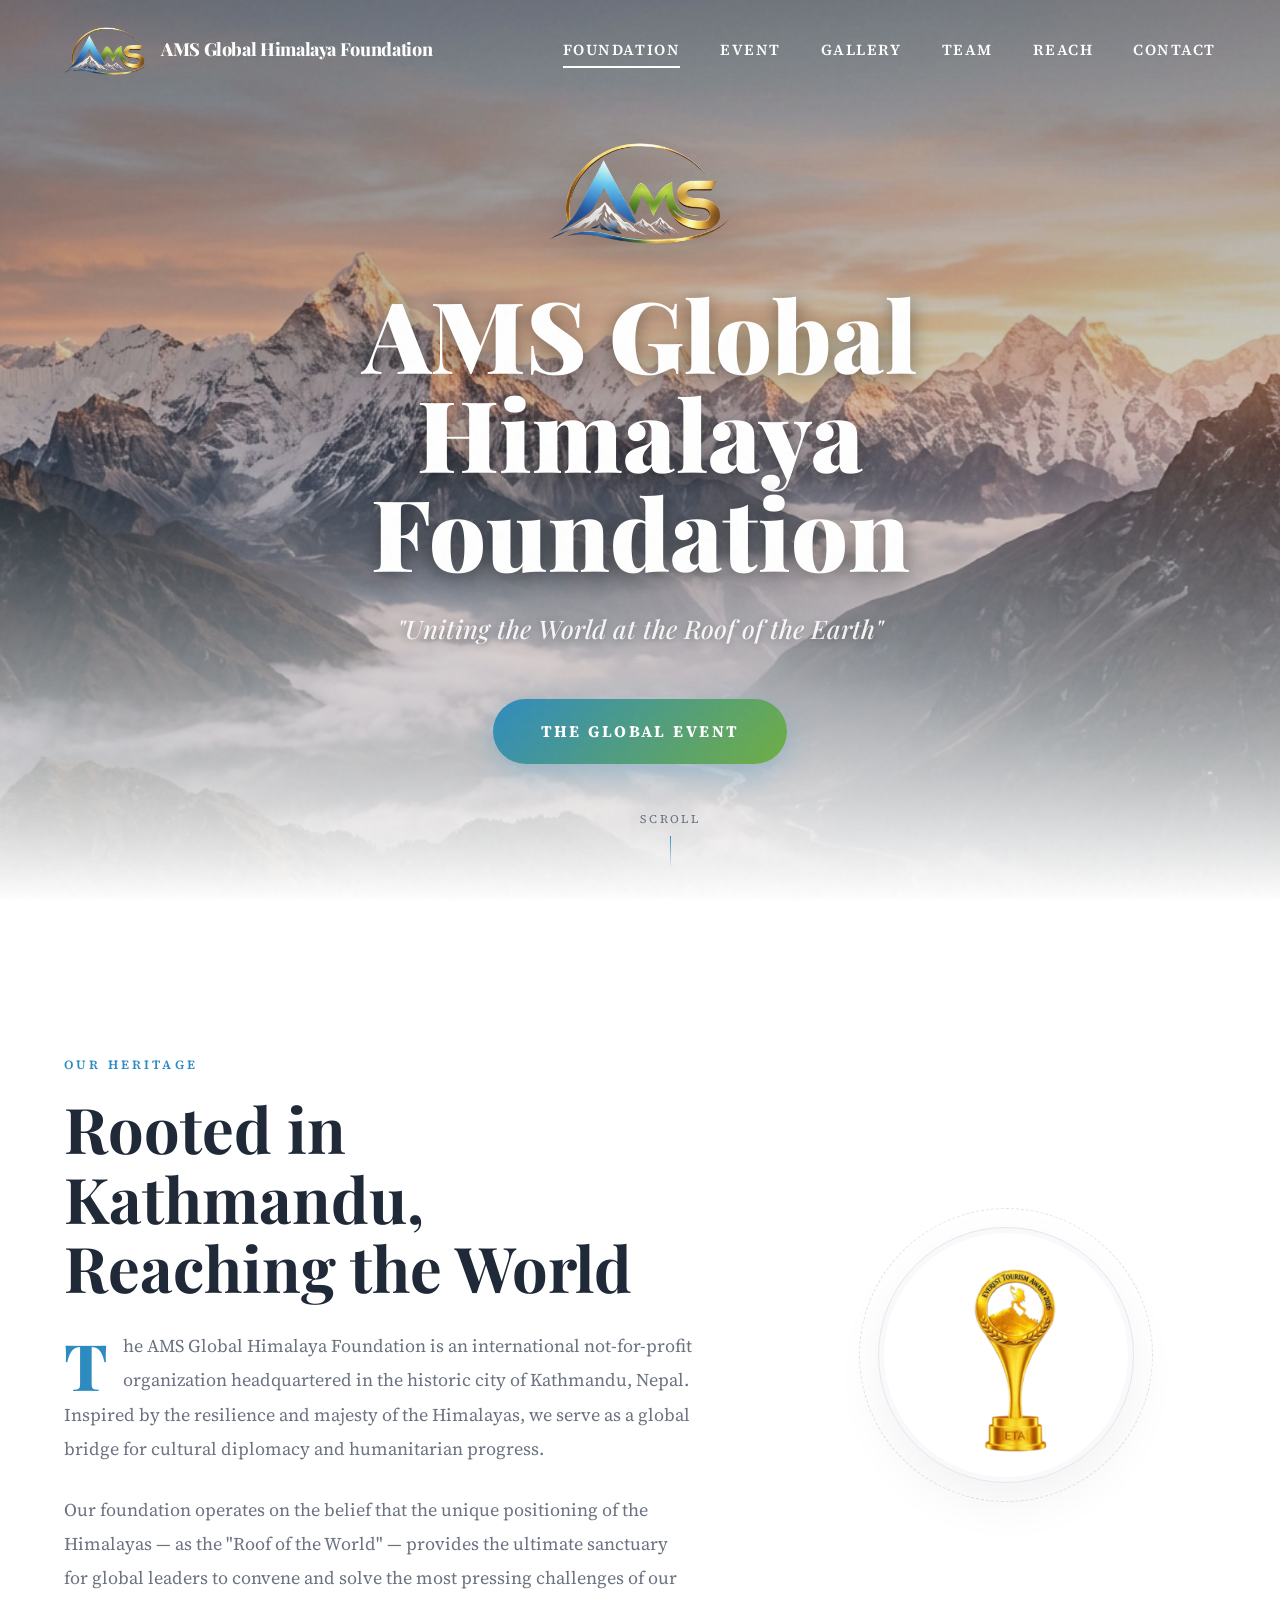
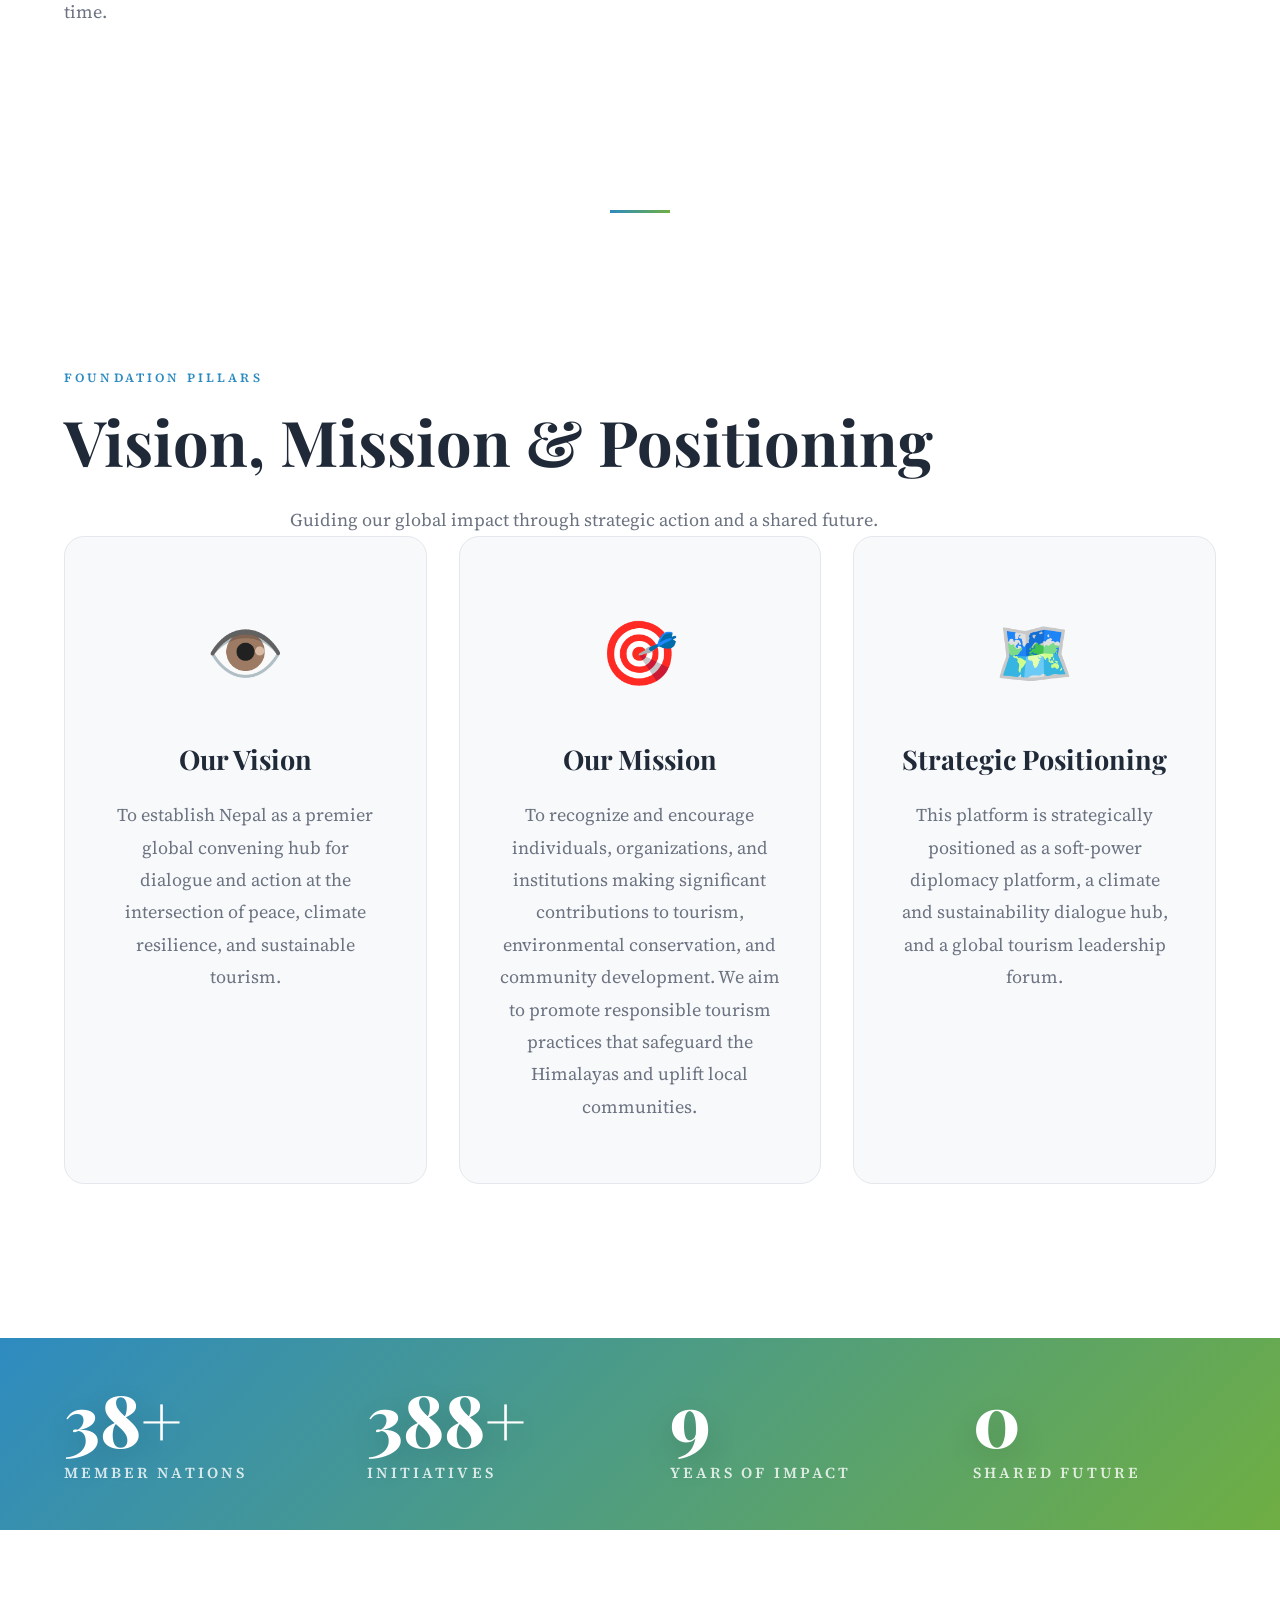
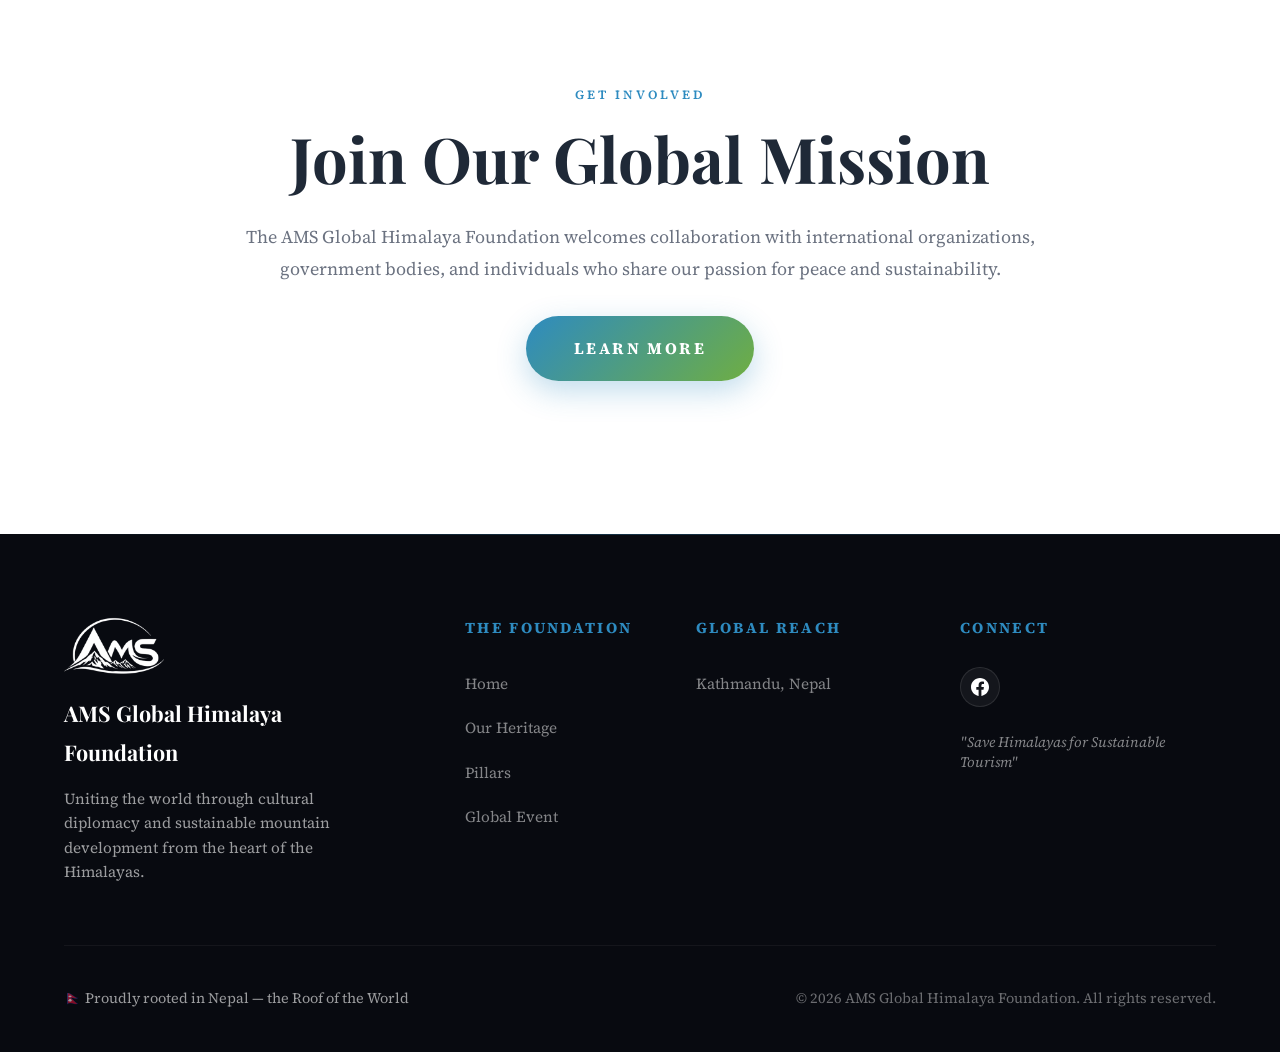
==== commit 3becbb92: "Update index.html" ====
--- a/index.html
+++ b/index.html
@@ -56,12 +56,10 @@
             World" — provides the ultimate sanctuary for global leaders to convene and solve the most pressing
             challenges of our time.</p>
         </div>
-        <div class="about-visual reveal reveal-delay-2">
+       <div class="about-visual reveal reveal-delay-2">
           <div class="about-emblem">
             <div class="emblem-inner">
-              <div class="mountain-icon"><img src="images/logo-ams-summit-1.png" alt="AMS Summit Logo"></div>
-              <div class="emblem-text">Global Network</div>
-              <div class="emblem-sub">55+ Nations United</div>
+              <div class="mountain-icon"><img src="images/everest-tourism-award-2026.png" alt="Everest Award 2026"></div>
             </div>
           </div>
         </div>
@@ -187,4 +185,4 @@
   <script src="script.js"></script>
 </body>
 
-</html>+</html>
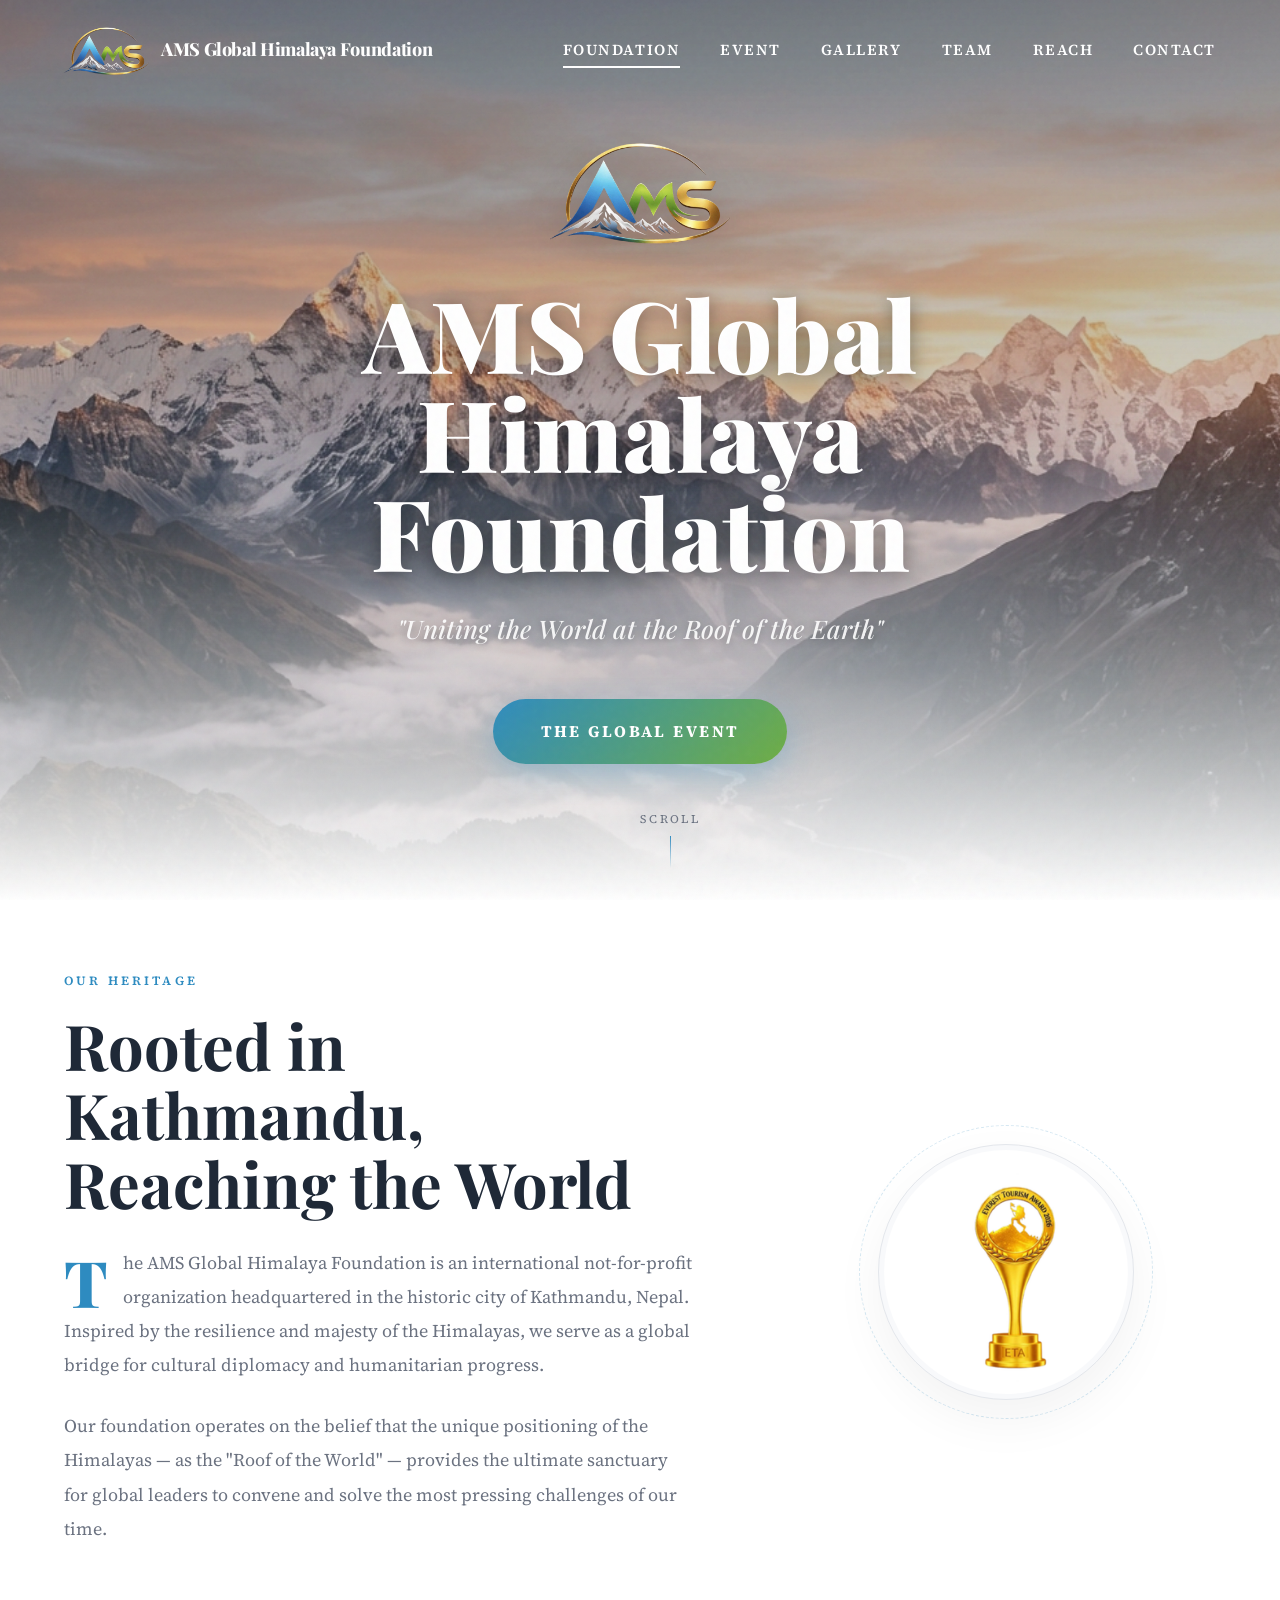
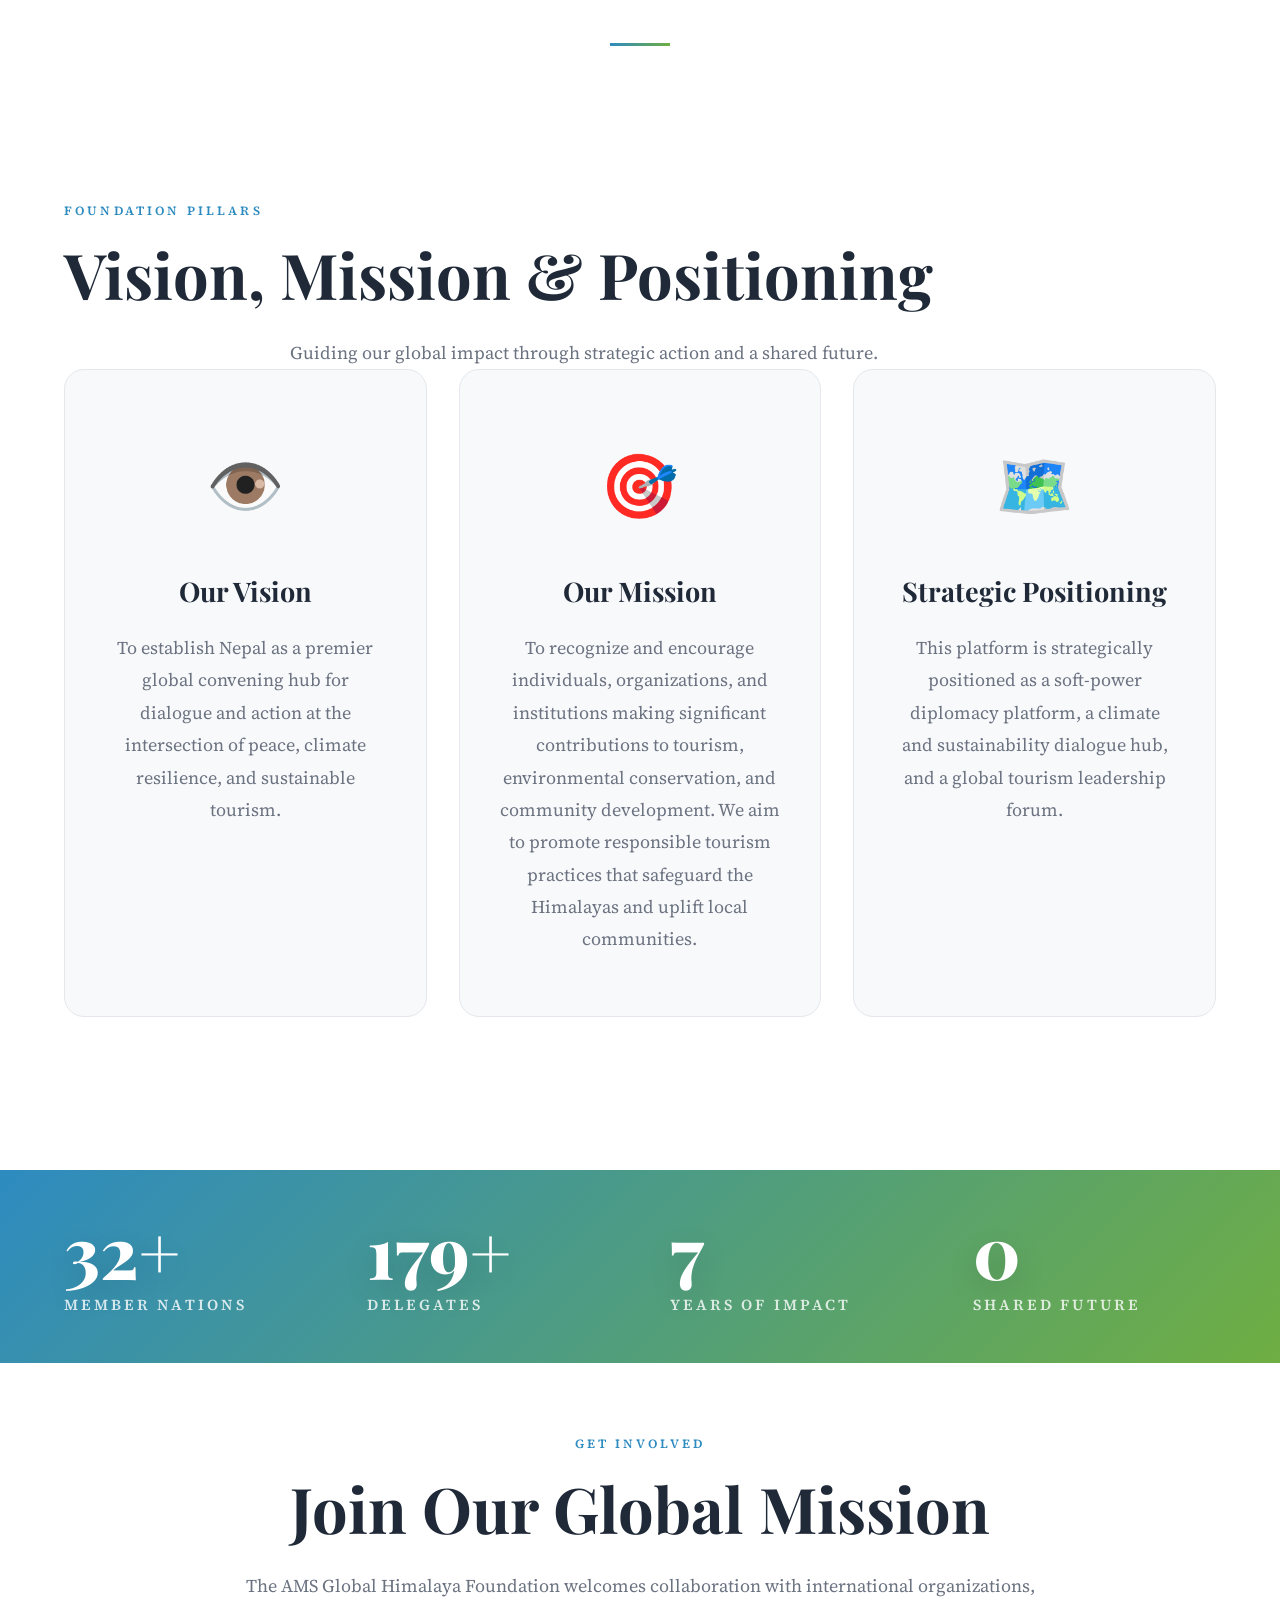
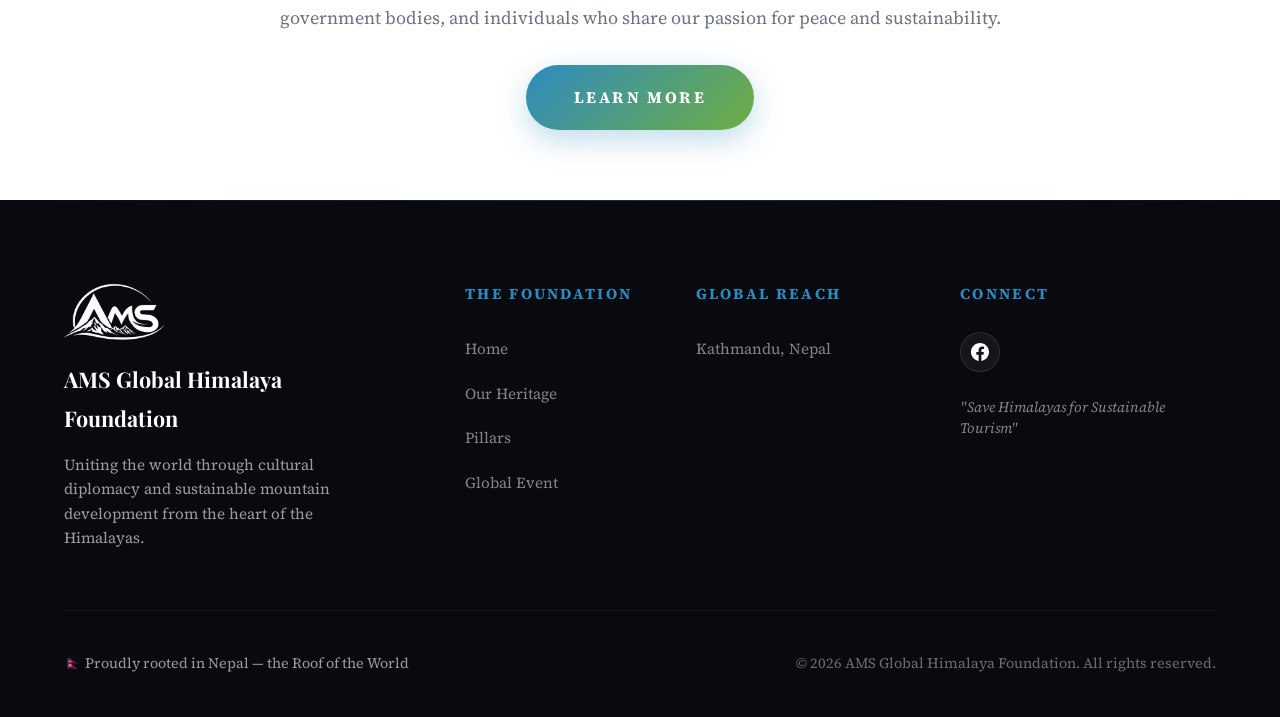
==== commit 3adad4d8: "Update index.html" ====
--- a/index.html
+++ b/index.html
@@ -107,12 +107,12 @@
     <div class="container">
       <div class="stats-grid">
         <div class="stat-item reveal">
-          <div class="stat-number" data-count="50" data-suffix="+">0</div>
+          <div class="stat-number" data-count="55+" data-suffix="+">0</div>
           <div class="stat-label">Member Nations</div>
         </div>
         <div class="stat-item reveal reveal-delay-1">
-          <div class="stat-number" data-count="500" data-suffix="+">0</div>
-          <div class="stat-label">Initiatives</div>
+          <div class="stat-number" data-count="300+" data-suffix="+">0</div>
+          <div class="stat-label">Delegates</div>
         </div>
         <div class="stat-item reveal reveal-delay-2">
           <div class="stat-number" data-count="12" data-suffix="">0</div>
--- a/styles.css
+++ b/styles.css
@@ -348,7 +348,9 @@
    ABOUT
    ============================================ */
 .about {
-  padding: var(--section-pad) 0;
+  margin-bottom: 70px;
+margin-top: 70px;
+ /*  padding: var(--section-pad) 0; */
   background: var(--white);
   position: relative;
 }
